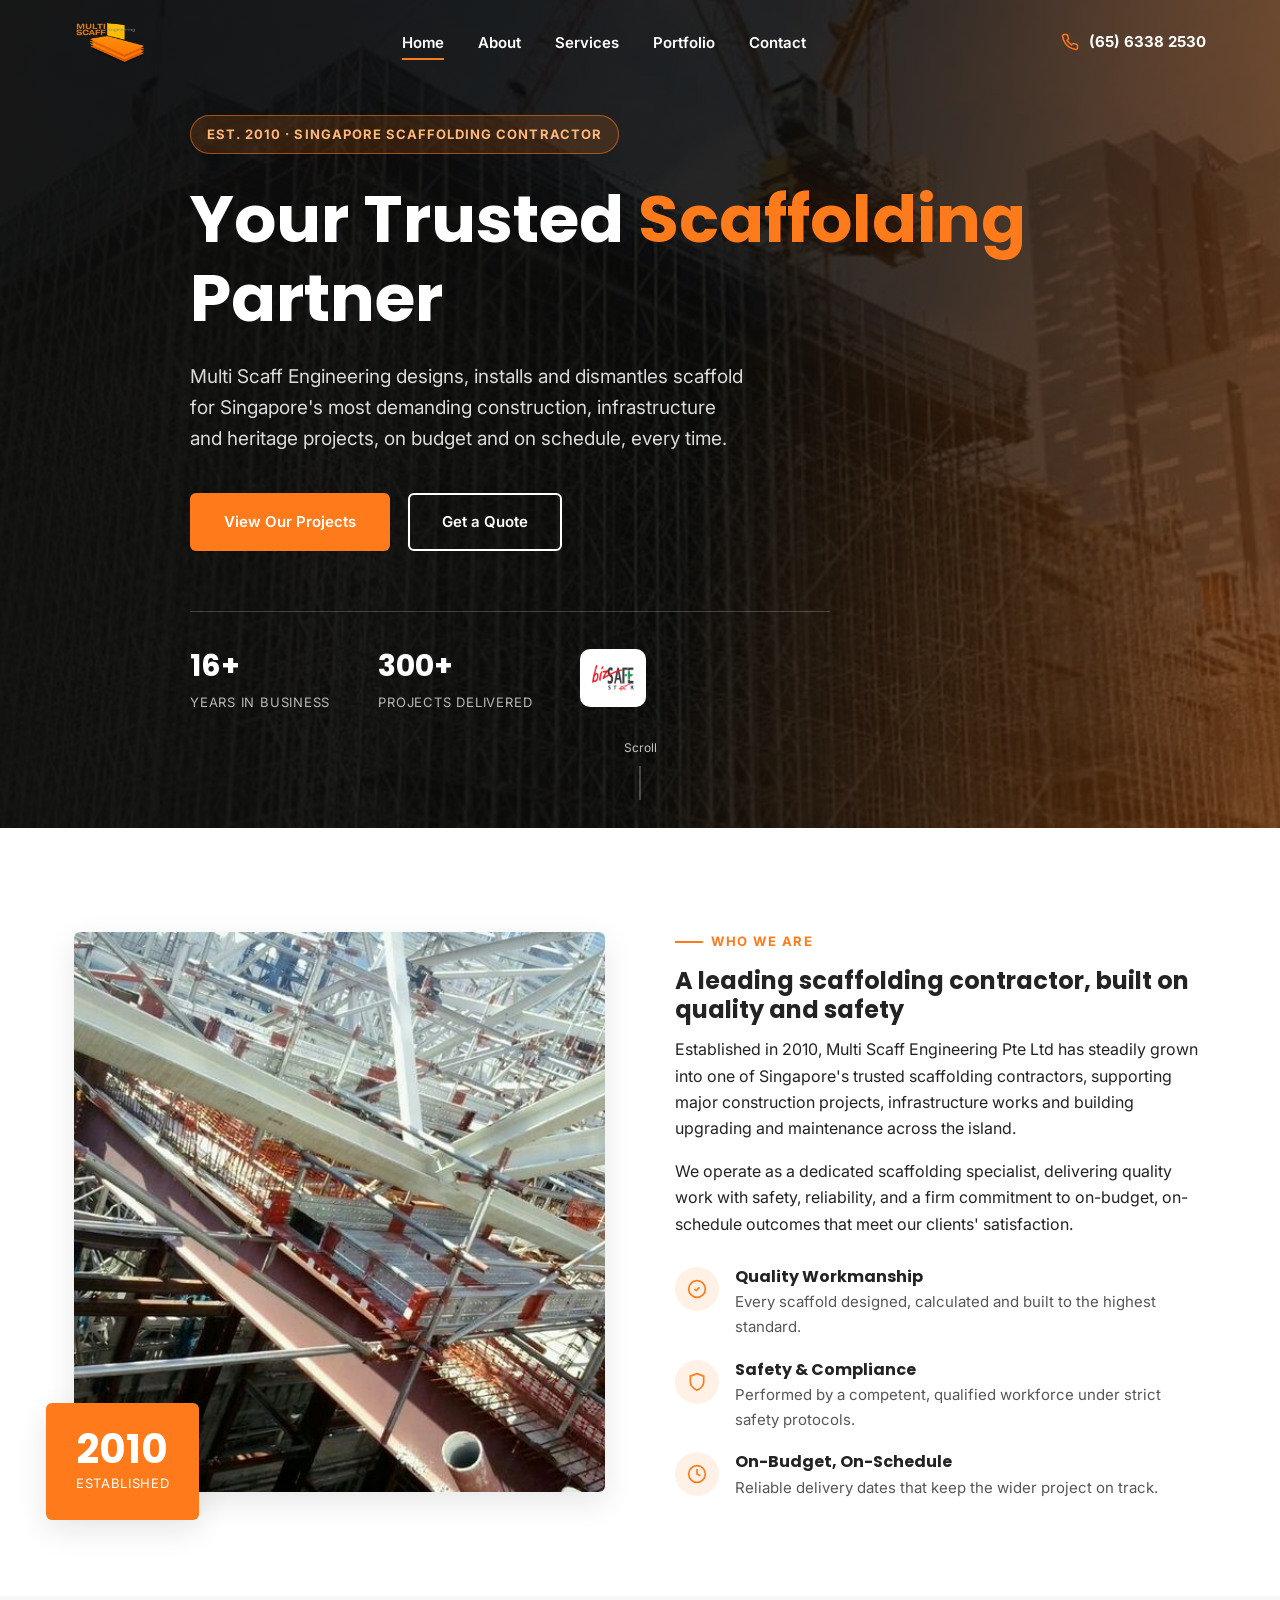
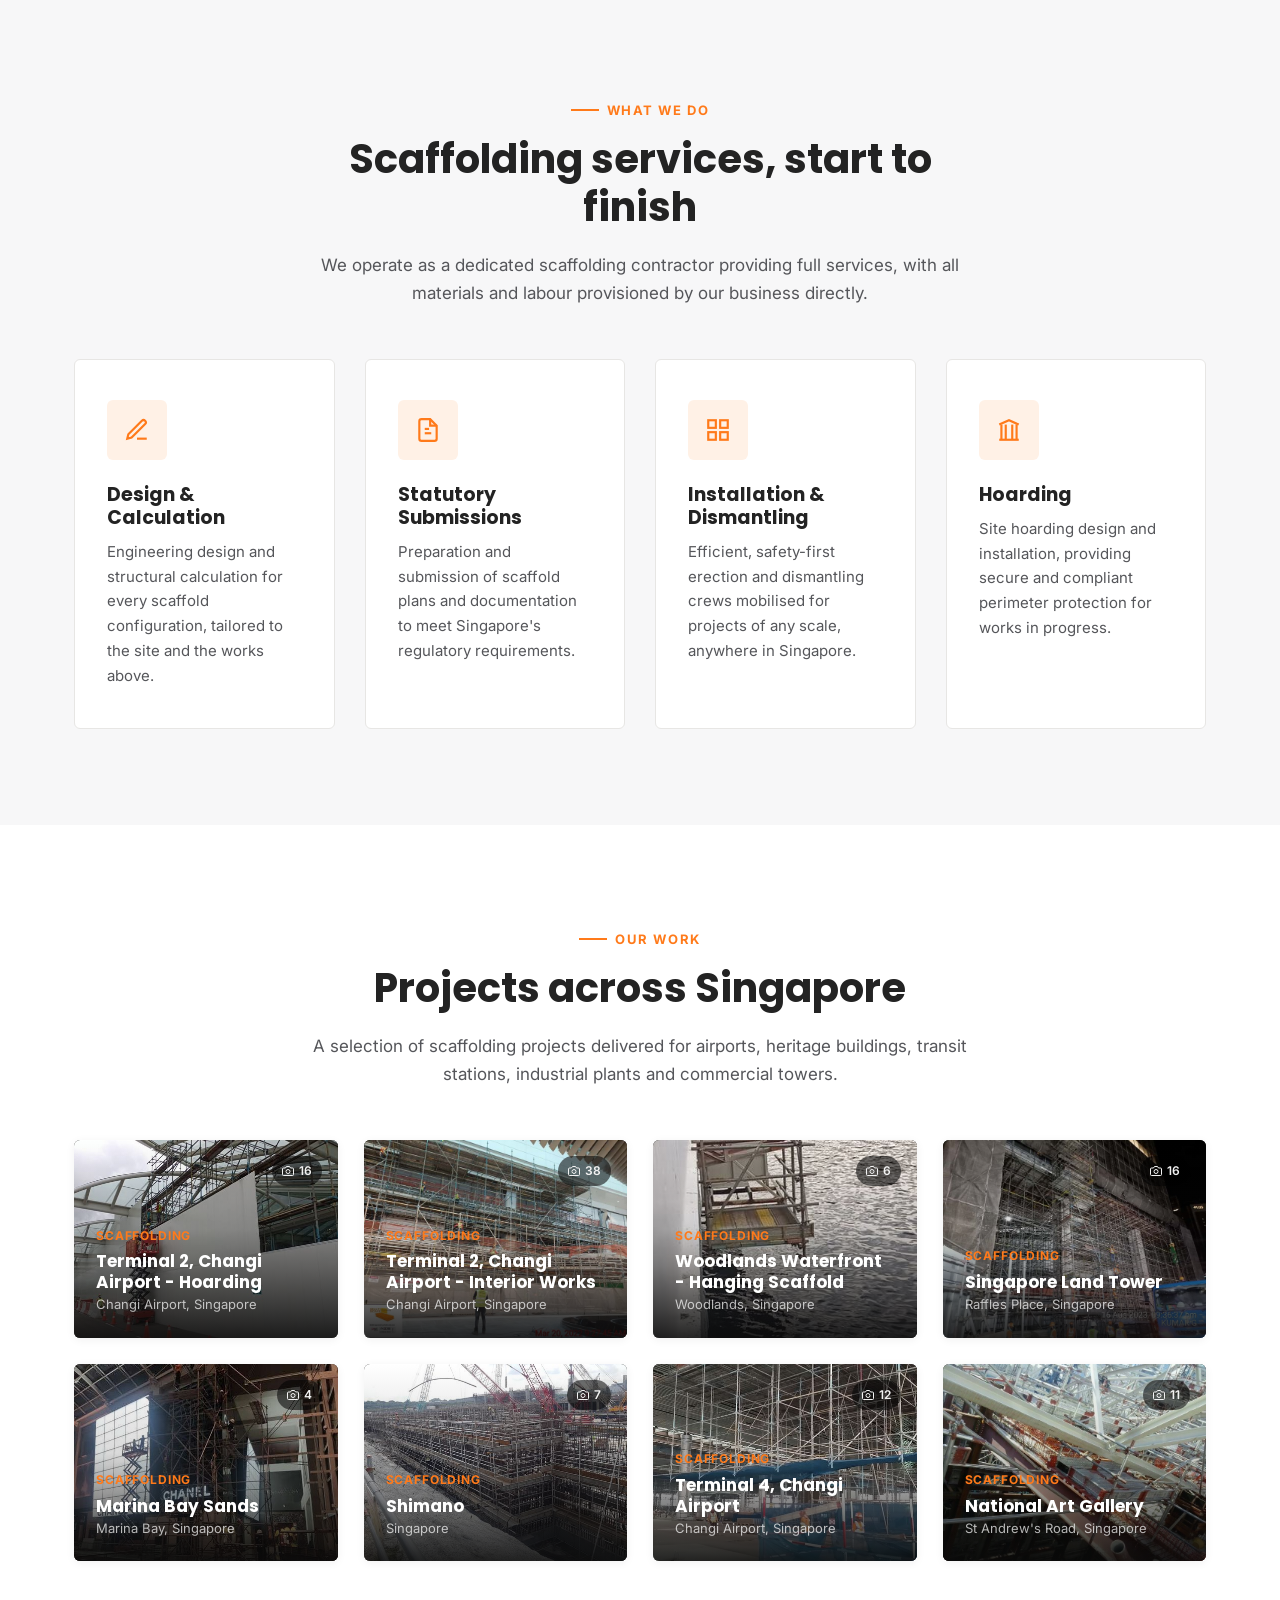
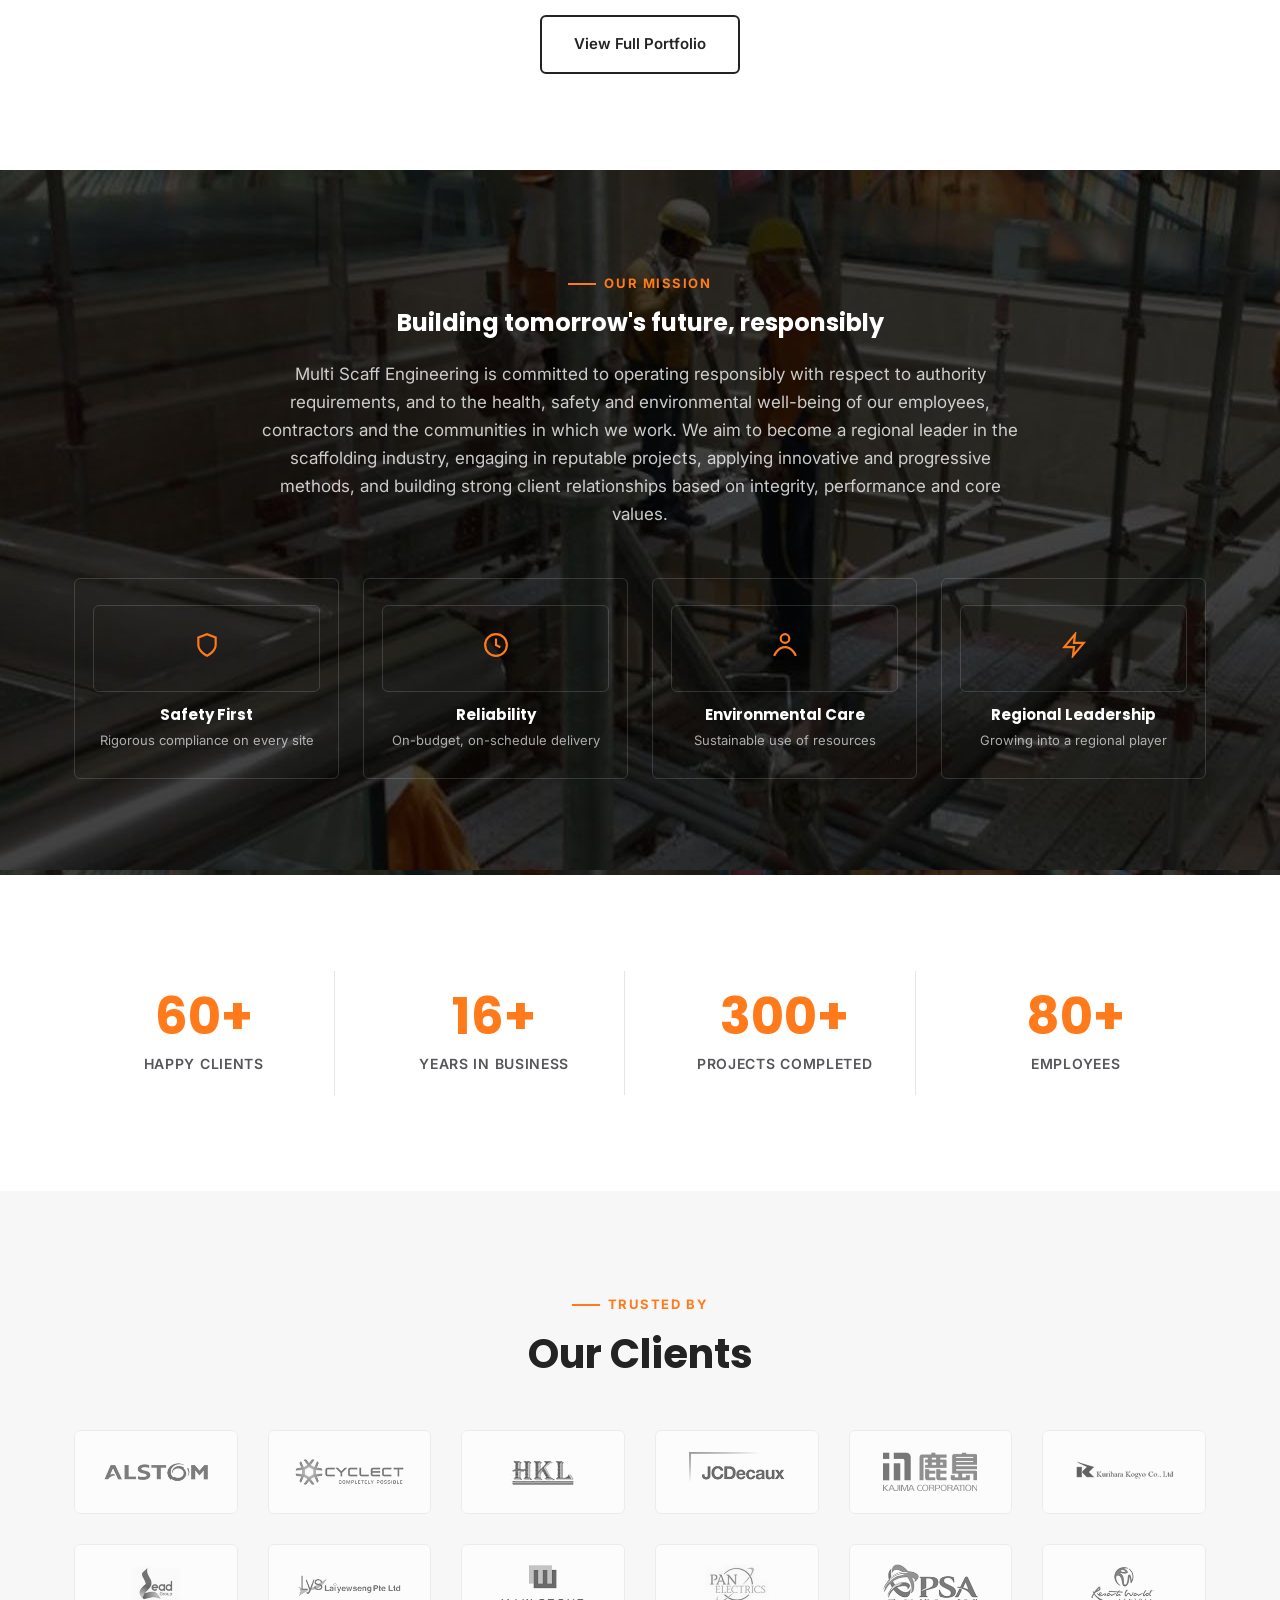
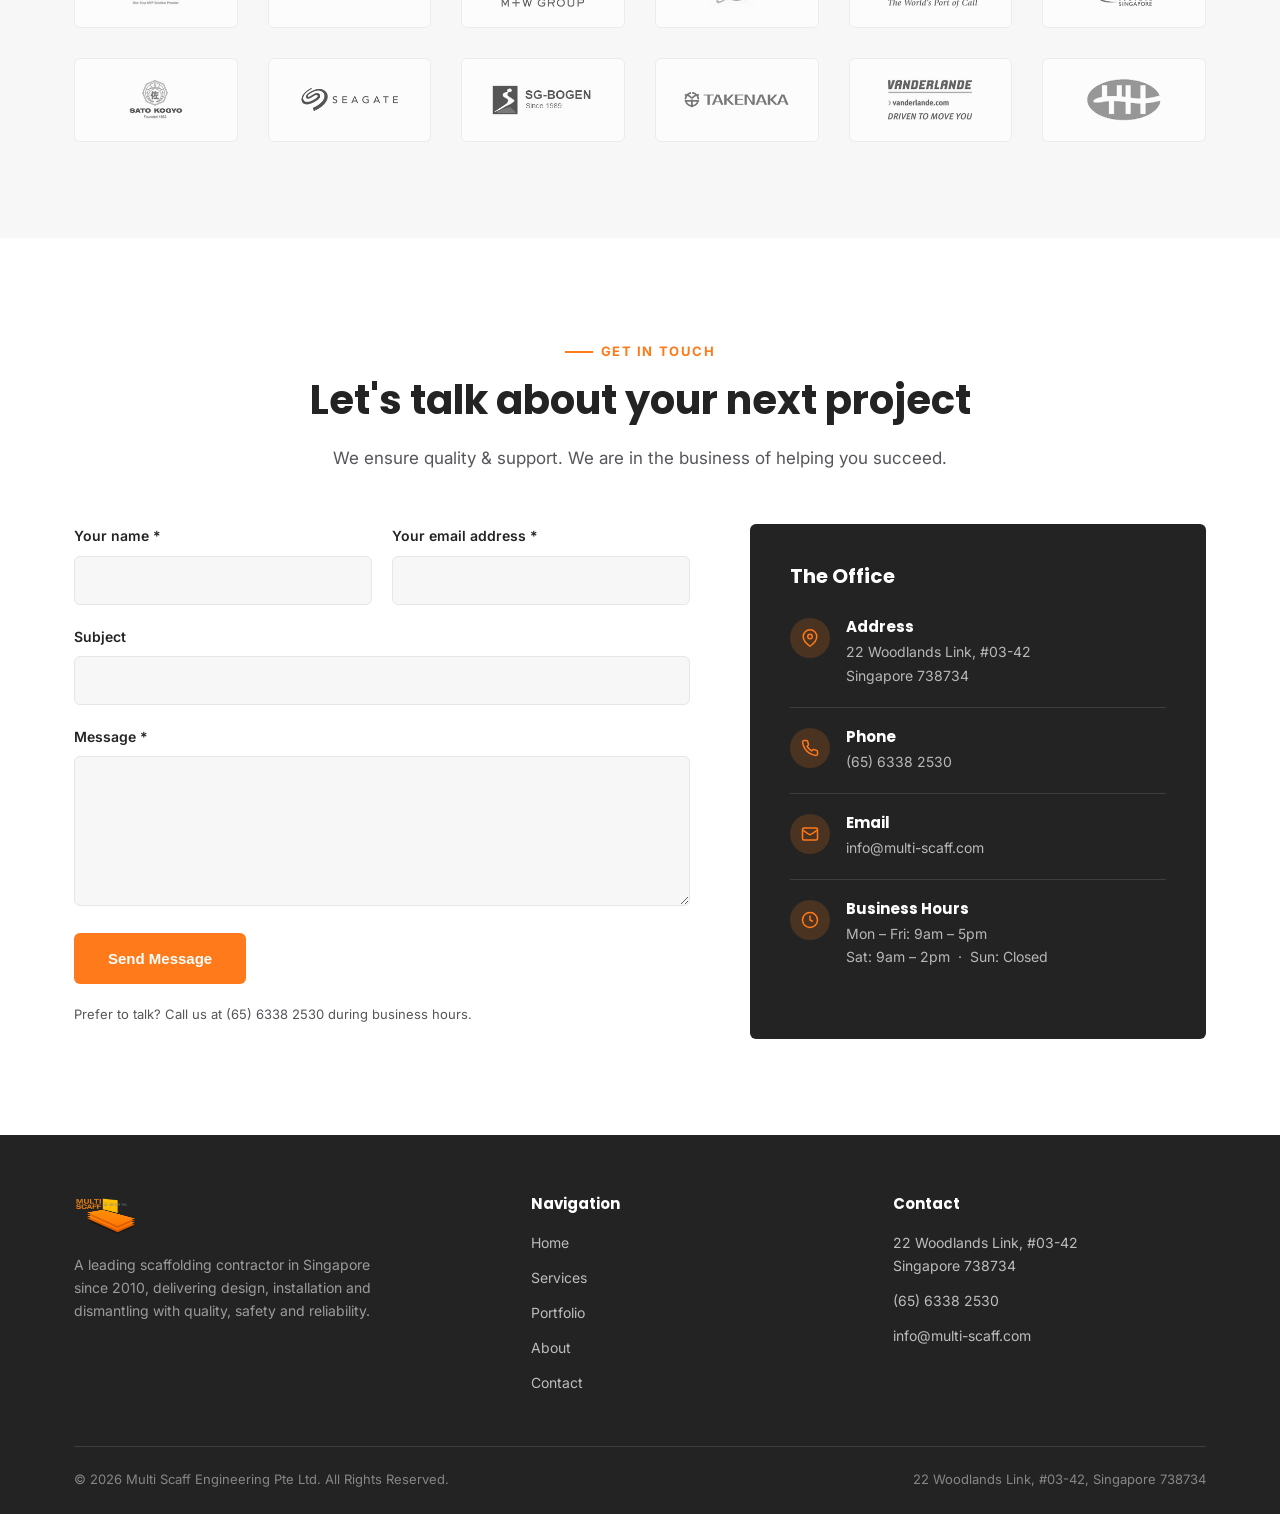
==== about/index.html @ 9ce11dd9 "Fix gallery image path, add bizSAFE STAR badge, clean nav URLs - Fix a missed relative path in the g" ====
<!DOCTYPE html>
<html lang="en">
<head>
<meta charset="UTF-8">
<meta name="viewport" content="width=device-width, initial-scale=1.0">
<title>Multi Scaff Engineering | Your Trusted Scaffolding Partner in Singapore</title>
<meta name="description" content="Multi Scaff Engineering Pte Ltd is a leading scaffolding contractor in Singapore since 2010. Design, calculation, submissions, installation and dismantling, with materials and labour provided in-house.">
<link rel="canonical" href="https://multi-scaff.com/">
<link rel="icon" href="/assets/logo.png">

<!-- Open Graph / social share preview -->
<meta property="og:type" content="website">
<meta property="og:site_name" content="Multi Scaff Engineering">
<meta property="og:title" content="Multi Scaff Engineering | Your Trusted Scaffolding Partner in Singapore">
<meta property="og:description" content="A leading scaffolding contractor in Singapore since 2010. Design, calculation, submissions, installation and dismantling, with materials and labour provided in-house.">
<meta property="og:url" content="https://multi-scaff.com/">
<meta property="og:image" content="https://multi-scaff.com/assets/hero/hero-1.jpg">
<meta property="og:locale" content="en_SG">

<!-- Twitter Card -->
<meta name="twitter:card" content="summary_large_image">
<meta name="twitter:title" content="Multi Scaff Engineering | Your Trusted Scaffolding Partner in Singapore">
<meta name="twitter:description" content="A leading scaffolding contractor in Singapore since 2010. Design, calculation, submissions, installation and dismantling, with materials and labour provided in-house.">
<meta name="twitter:image" content="https://multi-scaff.com/assets/hero/hero-1.jpg">

<link rel="preconnect" href="https://fonts.googleapis.com">
<link href="https://fonts.googleapis.com/css2?family=Inter:wght@400;500;600;700&family=Poppins:wght@600;700&display=swap" rel="stylesheet">
<link rel="stylesheet" href="/css/style.css">

<!-- Structured data: LocalBusiness -->
<script type="application/ld+json">
{
  "@context": "https://schema.org",
  "@type": "GeneralContractor",
  "name": "Multi Scaff Engineering Pte Ltd",
  "alternateName": "Multi Scaff Engineering",
  "url": "https://multi-scaff.com/",
  "logo": "https://multi-scaff.com/assets/logo.png",
  "image": "https://multi-scaff.com/assets/hero/hero-1.jpg",
  "description": "A leading scaffolding contractor in Singapore since 2010, providing design, calculation, submissions, installation and dismantling, with materials and labour provided in-house.",
  "telephone": "+65-6338-2530",
  "email": "info@multi-scaff.com",
  "foundingDate": "2010",
  "address": {
    "@type": "PostalAddress",
    "streetAddress": "22 Woodlands Link, #03-42",
    "addressLocality": "Singapore",
    "postalCode": "738734",
    "addressCountry": "SG"
  },
  "areaServed": {
    "@type": "Country",
    "name": "Singapore"
  },
  "openingHoursSpecification": [
    {
      "@type": "OpeningHoursSpecification",
      "dayOfWeek": ["Monday","Tuesday","Wednesday","Thursday","Friday"],
      "opens": "09:00",
      "closes": "17:00"
    },
    {
      "@type": "OpeningHoursSpecification",
      "dayOfWeek": ["Saturday"],
      "opens": "09:00",
      "closes": "14:00"
    }
  ],
  "sameAs": []
}
</script>
</head>
<body class="home-hero">

<header class="site-header">
  <div class="container">
    <a href="/" class="brand">
      <img src="/assets/logo.png" alt="Multi Scaff Engineering">
    </a>
    <nav class="main-nav">
      <button class="nav-close" aria-label="Close menu">
        <svg width="18" height="18" viewBox="0 0 24 24" fill="none" stroke="currentColor" stroke-width="2"><line x1="18" y1="6" x2="6" y2="18"/><line x1="6" y1="6" x2="18" y2="18"/></svg>
      </button>
      <ul>
        <li><a href="/" class="active">Home</a></li>
        <li><a href="/about">About</a></li>
        <li><a href="/services">Services</a></li>
        <li><a href="/portfolio/">Portfolio</a></li>
        <li><a href="/contact">Contact</a></li>
      </ul>
    </nav>
    <div class="header-right">
      <a href="tel:+6563382530" class="header-phone desktop-only">
        <svg width="18" height="18" viewBox="0 0 24 24" fill="none" stroke="currentColor" stroke-width="2"><path d="M22 16.92v3a2 2 0 0 1-2.18 2 19.79 19.79 0 0 1-8.63-3.07 19.5 19.5 0 0 1-6-6 19.79 19.79 0 0 1-3.07-8.67A2 2 0 0 1 4.11 2h3a2 2 0 0 1 2 1.72c.127.96.361 1.903.7 2.81a2 2 0 0 1-.45 2.11L8.09 9.91a16 16 0 0 0 6 6l1.27-1.27a2 2 0 0 1 2.11-.45c.907.339 1.85.573 2.81.7A2 2 0 0 1 22 16.92z"/></svg>
        <span>(65) 6338 2530</span>
      </a>
      <button class="nav-toggle" aria-label="Toggle menu">
        <svg class="nav-toggle-icon" width="20" height="20" viewBox="0 0 24 24" fill="none" stroke="currentColor" stroke-width="2"><line x1="3" y1="12" x2="21" y2="12"/><line x1="3" y1="6" x2="21" y2="6"/><line x1="3" y1="18" x2="21" y2="18"/></svg>
      </button>
    </div>
  </div>
</header>

<!-- ============ HERO ============ -->
<section class="hero" id="home" style="background-image:url('/assets/hero/hero-1.jpg')">
  <div class="container">
    <div class="hero-tag">Est. 2010 · Singapore Scaffolding Contractor</div>
    <h1>Your Trusted <span>Scaffolding</span> Partner</h1>
    <p class="lead">Multi Scaff Engineering designs, installs and dismantles scaffold for Singapore's most demanding construction, infrastructure and heritage projects, on budget and on schedule, every time.</p>
    <div class="hero-actions">
      <a href="/portfolio/" class="btn btn-primary">View Our Projects</a>
      <a href="/contact" class="btn btn-outline">Get a Quote</a>
    </div>
    <div class="hero-stats">
      <div><div class="num">16+</div><div class="lbl">Years in Business</div></div>
      <div><div class="num">300+</div><div class="lbl">Projects Delivered</div></div>
      <div class="hero-badge"><img src="/assets/bizsafe-star.png" alt="bizSAFE STAR certified"></div>
    </div>
  </div>
  <div class="scroll-cue"><span>Scroll</span><span class="line"></span></div>
</section>

<!-- ============ WHO WE ARE ============ -->
<section id="about">
  <div class="container">
    <div class="about-grid">
      <div class="about-media reveal">
        <img src="/assets/portfolio/national-art-gallery/1_thumb.jpg" alt="Multi Scaff Engineering scaffold works">
        <div class="about-badge">
          <div class="num">2010</div>
          <div class="lbl">Established</div>
        </div>
      </div>
      <div class="reveal">
        <span class="eyebrow">Who We Are</span>
        <h2>A leading scaffolding contractor, built on quality and safety</h2>
        <p>Established in 2010, Multi Scaff Engineering Pte Ltd has steadily grown into one of Singapore's trusted scaffolding contractors, supporting major construction projects, infrastructure works and building upgrading and maintenance across the island.</p>
        <p>We operate as a dedicated scaffolding specialist, delivering quality work with safety, reliability, and a firm commitment to on-budget, on-schedule outcomes that meet our clients' satisfaction.</p>
        <div class="about-points">
          <div class="about-point">
            <div class="ico"><svg width="20" height="20" viewBox="0 0 24 24" fill="none" stroke="currentColor" stroke-width="2"><path d="M9 12l2 2 4-4"/><circle cx="12" cy="12" r="10"/></svg></div>
            <div><h4>Quality Workmanship</h4><p>Every scaffold designed, calculated and built to the highest standard.</p></div>
          </div>
          <div class="about-point">
            <div class="ico"><svg width="20" height="20" viewBox="0 0 24 24" fill="none" stroke="currentColor" stroke-width="2"><path d="M12 22s8-4 8-10V5l-8-3-8 3v7c0 6 8 10 8 10z"/></svg></div>
            <div><h4>Safety &amp; Compliance</h4><p>Performed by a competent, qualified workforce under strict safety protocols.</p></div>
          </div>
          <div class="about-point">
            <div class="ico"><svg width="20" height="20" viewBox="0 0 24 24" fill="none" stroke="currentColor" stroke-width="2"><circle cx="12" cy="12" r="10"/><polyline points="12 6 12 12 16 14"/></svg></div>
            <div><h4>On-Budget, On-Schedule</h4><p>Reliable delivery dates that keep the wider project on track.</p></div>
          </div>
        </div>
      </div>
    </div>
  </div>
</section>

<!-- ============ SERVICES ============ -->
<section id="services" class="bg-soft">
  <div class="container">
    <div class="section-head center reveal">
      <span class="eyebrow">What We Do</span>
      <h2>Scaffolding services, start to finish</h2>
      <p>We operate as a dedicated scaffolding contractor providing full services, with all materials and labour provisioned by our business directly.</p>
    </div>
    <div class="services-grid">
      <div class="service-card reveal">
        <div class="ico"><svg width="26" height="26" viewBox="0 0 24 24" fill="none" stroke="currentColor" stroke-width="2"><path d="M12 20h9"/><path d="M16.5 3.5a2.12 2.12 0 0 1 3 3L7 19l-4 1 1-4L16.5 3.5z"/></svg></div>
        <h3>Design &amp; Calculation</h3>
        <p>Engineering design and structural calculation for every scaffold configuration, tailored to the site and the works above.</p>
      </div>
      <div class="service-card reveal">
        <div class="ico"><svg width="26" height="26" viewBox="0 0 24 24" fill="none" stroke="currentColor" stroke-width="2"><path d="M14 2H6a2 2 0 0 0-2 2v16a2 2 0 0 0 2 2h12a2 2 0 0 0 2-2V8z"/><polyline points="14 2 14 8 20 8"/><line x1="9" y1="15" x2="15" y2="15"/><line x1="9" y1="11" x2="13" y2="11"/></svg></div>
        <h3>Statutory Submissions</h3>
        <p>Preparation and submission of scaffold plans and documentation to meet Singapore's regulatory requirements.</p>
      </div>
      <div class="service-card reveal">
        <div class="ico"><svg width="26" height="26" viewBox="0 0 24 24" fill="none" stroke="currentColor" stroke-width="2"><rect x="3" y="3" width="7" height="7"/><rect x="14" y="3" width="7" height="7"/><rect x="14" y="14" width="7" height="7"/><rect x="3" y="14" width="7" height="7"/></svg></div>
        <h3>Installation &amp; Dismantling</h3>
        <p>Efficient, safety-first erection and dismantling crews mobilised for projects of any scale, anywhere in Singapore.</p>
      </div>
      <div class="service-card reveal">
        <div class="ico"><svg width="26" height="26" viewBox="0 0 24 24" fill="none" stroke="currentColor" stroke-width="2"><line x1="3" y1="21" x2="21" y2="21"/><line x1="5" y1="21" x2="5" y2="7"/><line x1="9" y1="21" x2="9" y2="7"/><line x1="15" y1="21" x2="15" y2="7"/><line x1="19" y1="21" x2="19" y2="7"/><polyline points="3 7 12 3 21 7"/></svg></div>
        <h3>Hoarding</h3>
        <p>Site hoarding design and installation, providing secure and compliant perimeter protection for works in progress.</p>
      </div>
    </div>
  </div>
</section>

<!-- ============ PORTFOLIO PREVIEW ============ -->
<section id="portfolio">
  <div class="container">
    <div class="section-head center reveal">
      <span class="eyebrow">Our Work</span>
      <h2>Projects across Singapore</h2>
      <p>A selection of scaffolding projects delivered for airports, heritage buildings, transit stations, industrial plants and commercial towers.</p>
    </div>
    <div class="portfolio-grid compact" id="featured-projects"></div>
    <div class="portfolio-cta reveal">
      <a href="/portfolio/" class="btn btn-dark-outline">View Full Portfolio</a>
    </div>
  </div>
</section>

<!-- ============ MISSION ============ -->
<section class="mission" style="background-image:url('/assets/hero/hero-2.jpg')">
  <div class="container">
    <span class="eyebrow">Our Mission</span>
    <h2 class="reveal">Building tomorrow's future, responsibly</h2>
    <p class="reveal">Multi Scaff Engineering is committed to operating responsibly with respect to authority requirements, and to the health, safety and environmental well-being of our employees, contractors and the communities in which we work. We aim to become a regional leader in the scaffolding industry, engaging in reputable projects, applying innovative and progressive methods, and building strong client relationships based on integrity, performance and core values.</p>
    <div class="mission-pillars">
      <div class="reveal">
        <div class="ico"><svg width="26" height="26" viewBox="0 0 24 24" fill="none" stroke="currentColor" stroke-width="2"><path d="M12 22s8-4 8-10V5l-8-3-8 3v7c0 6 8 10 8 10z"/></svg></div>
        <h4>Safety First</h4>
        <p>Rigorous compliance on every site</p>
      </div>
      <div class="reveal">
        <div class="ico"><svg width="26" height="26" viewBox="0 0 24 24" fill="none" stroke="currentColor" stroke-width="2"><circle cx="12" cy="12" r="10"/><path d="M12 6v6l4 2"/></svg></div>
        <h4>Reliability</h4>
        <p>On-budget, on-schedule delivery</p>
      </div>
      <div class="reveal">
        <div class="ico"><svg width="26" height="26" viewBox="0 0 24 24" fill="none" stroke="currentColor" stroke-width="2"><path d="M2 22s3-8 10-8 10 8 10 8"/><circle cx="12" cy="6" r="4"/></svg></div>
        <h4>Environmental Care</h4>
        <p>Sustainable use of resources</p>
      </div>
      <div class="reveal">
        <div class="ico"><svg width="26" height="26" viewBox="0 0 24 24" fill="none" stroke="currentColor" stroke-width="2"><path d="M13 2 3 14h9l-1 8 10-12h-9l1-8z"/></svg></div>
        <h4>Regional Leadership</h4>
        <p>Growing into a regional player</p>
      </div>
    </div>
  </div>
</section>

<!-- ============ STATS ============ -->
<section>
  <div class="container">
    <div class="stats-strip">
      <div class="stat-box reveal"><div class="num"><span data-count="60" data-suffix="+">0</span></div><div class="lbl">Happy Clients</div></div>
      <div class="stat-box reveal"><div class="num"><span data-count="16" data-suffix="+">0</span></div><div class="lbl">Years in Business</div></div>
      <div class="stat-box reveal"><div class="num"><span data-count="300" data-suffix="+">0</span></div><div class="lbl">Projects Completed</div></div>
      <div class="stat-box reveal"><div class="num"><span data-count="80" data-suffix="+">0</span></div><div class="lbl">Employees</div></div>
    </div>
  </div>
</section>

<!-- ============ CLIENTS ============ -->
<section class="bg-soft">
  <div class="container">
    <div class="section-head center reveal">
      <span class="eyebrow">Trusted By</span>
      <h2>Our Clients</h2>
    </div>
    <div class="clients-strip reveal" id="clients-strip"></div>
  </div>
</section>

<!-- ============ CONTACT ============ -->
<section id="contact">
  <div class="container">
    <div class="section-head center reveal">
      <span class="eyebrow">Get In Touch</span>
      <h2>Let's talk about your next project</h2>
      <p>We ensure quality &amp; support. We are in the business of helping you succeed.</p>
    </div>
    <div class="contact-grid">
      <form class="contact-form reveal" id="contact-form">
        <div class="form-success">Thanks! Your message has been received. We'll be in touch shortly.</div>
        <div class="form-row">
          <div class="form-field">
            <label for="name">Your name *</label>
            <input type="text" id="name" name="name" required>
          </div>
          <div class="form-field">
            <label for="email">Your email address *</label>
            <input type="email" id="email" name="email" required>
          </div>
        </div>
        <div class="form-field">
          <label for="subject">Subject</label>
          <input type="text" id="subject" name="subject">
        </div>
        <div class="form-field">
          <label for="message">Message *</label>
          <textarea id="message" name="message" required></textarea>
        </div>
        <div>
          <button type="submit" class="btn btn-primary">Send Message</button>
        </div>
        <p class="form-note">Prefer to talk? Call us at (65) 6338 2530 during business hours.</p>
      </form>
      <div class="reveal">
        <div class="info-card">
          <h3>The Office</h3>
          <div class="info-block">
            <div class="ico"><svg width="18" height="18" viewBox="0 0 24 24" fill="none" stroke="currentColor" stroke-width="2"><path d="M21 10c0 7-9 13-9 13s-9-6-9-13a9 9 0 0 1 18 0z"/><circle cx="12" cy="10" r="3"/></svg></div>
            <div><h4>Address</h4><p>22 Woodlands Link, #03-42<br>Singapore 738734</p></div>
          </div>
          <div class="info-block">
            <div class="ico"><svg width="18" height="18" viewBox="0 0 24 24" fill="none" stroke="currentColor" stroke-width="2"><path d="M22 16.92v3a2 2 0 0 1-2.18 2 19.79 19.79 0 0 1-8.63-3.07 19.5 19.5 0 0 1-6-6 19.79 19.79 0 0 1-3.07-8.67A2 2 0 0 1 4.11 2h3a2 2 0 0 1 2 1.72c.127.96.361 1.903.7 2.81a2 2 0 0 1-.45 2.11L8.09 9.91a16 16 0 0 0 6 6l1.27-1.27a2 2 0 0 1 2.11-.45c.907.339 1.85.573 2.81.7A2 2 0 0 1 22 16.92z"/></svg></div>
            <div><h4>Phone</h4><p><a href="tel:+6563382530">(65) 6338 2530</a></p></div>
          </div>
          <div class="info-block">
            <div class="ico"><svg width="18" height="18" viewBox="0 0 24 24" fill="none" stroke="currentColor" stroke-width="2"><path d="M4 4h16v16H4z" opacity="0"/><path d="M22 6c0 1-9 7-10 7S2 7 2 6"/><rect x="2" y="4" width="20" height="16" rx="2"/></svg></div>
            <div><h4>Email</h4><p><a href="mailto:info@multi-scaff.com">info@multi-scaff.com</a></p></div>
          </div>
          <div class="info-block">
            <div class="ico"><svg width="18" height="18" viewBox="0 0 24 24" fill="none" stroke="currentColor" stroke-width="2"><circle cx="12" cy="12" r="10"/><path d="M12 6v6l4 2"/></svg></div>
            <div><h4>Business Hours</h4><p>Mon – Fri: 9am – 5pm<br>Sat: 9am – 2pm &nbsp;·&nbsp; Sun: Closed</p></div>
          </div>
        </div>
      </div>
    </div>
  </div>
</section>

<footer class="site-footer">
  <div class="container">
    <div class="footer-grid">
      <div class="footer-brand">
        <img src="/assets/logo.png" alt="Multi Scaff Engineering">
        <p>A leading scaffolding contractor in Singapore since 2010, delivering design, installation and dismantling with quality, safety and reliability.</p>
      </div>
      <div class="footer-col">
        <h4>Navigation</h4>
        <ul>
          <li><a href="/">Home</a></li>
          <li><a href="/services">Services</a></li>
          <li><a href="/portfolio/">Portfolio</a></li>
          <li><a href="/about">About</a></li>
          <li><a href="/contact">Contact</a></li>
        </ul>
      </div>
      <div class="footer-col">
        <h4>Contact</h4>
        <ul>
          <li>22 Woodlands Link, #03-42<br>Singapore 738734</li>
          <li><a href="tel:+6563382530">(65) 6338 2530</a></li>
          <li><a href="mailto:info@multi-scaff.com">info@multi-scaff.com</a></li>
        </ul>
      </div>
    </div>
    <div class="footer-bottom">
      <span>© <span id="year"></span> Multi Scaff Engineering Pte Ltd. All Rights Reserved.</span>
      <span>22 Woodlands Link, #03-42, Singapore 738734</span>
    </div>
  </div>
</footer>

<!-- Lightbox -->
<div class="lightbox">
  <button class="lb-close" aria-label="Close">
    <svg width="20" height="20" viewBox="0 0 24 24" fill="none" stroke="currentColor" stroke-width="2"><line x1="18" y1="6" x2="6" y2="18"/><line x1="6" y1="6" x2="18" y2="18"/></svg>
  </button>
  <button class="lb-prev" aria-label="Previous">
    <svg width="20" height="20" viewBox="0 0 24 24" fill="none" stroke="currentColor" stroke-width="2"><polyline points="15 18 9 12 15 6"/></svg>
  </button>
  <button class="lb-next" aria-label="Next">
    <svg width="20" height="20" viewBox="0 0 24 24" fill="none" stroke="currentColor" stroke-width="2"><polyline points="9 18 15 12 9 6"/></svg>
  </button>
  <figure>
    <img src="" alt="">
    <figcaption><span class="lb-title"></span><span class="lb-count"></span></figcaption>
  </figure>
</div>

<!-- Gallery grid modal (large photo sets) -->
<div class="gallery-modal">
  <div class="gallery-modal-header">
    <div>
      <h3 class="gm-title"></h3>
      <span class="gm-loc"></span>
    </div>
    <span class="gm-count"></span>
    <button class="gm-close" aria-label="Close">
      <svg width="20" height="20" viewBox="0 0 24 24" fill="none" stroke="currentColor" stroke-width="2"><line x1="18" y1="6" x2="6" y2="18"/><line x1="6" y1="6" x2="18" y2="18"/></svg>
    </button>
  </div>
  <div class="gallery-modal-grid"></div>
</div>

<script src="/js/projects.js"></script>
<script src="/js/main.js"></script>
<script>
  document.getElementById('clients-strip').innerHTML =
    Array.from({length: 18}, (_, i) => i + 1)
      .map(n => `<div class="client-logo"><img src="/assets/clients/client_${n}.png" alt="Client logo ${n}"></div>`)
      .join('');
</script>
</body>
</html>
---- css/style.css ----
/* ==========================================================================
   Multi Scaff Engineering - Design System
   ========================================================================== */

:root {
  --orange: #FF7A1A;
  --orange-dark: #E0660A;
  --orange-light: #FFF1E6;
  --charcoal: #232323;
  --charcoal-soft: #55565A;
  --grey-bg: #F7F7F8;
  --grey-border: #E7E6E4;
  --white: #FFFFFF;
  --radius: 6px;
  --shadow-sm: 0 2px 10px rgba(20,20,20,0.06);
  --shadow-md: 0 10px 30px rgba(20,20,20,0.10);
  --shadow-lg: 0 20px 50px rgba(20,20,20,0.18);
  --container: 1180px;
  --header-h: 84px;
  --font: 'Inter', -apple-system, BlinkMacSystemFont, 'Segoe UI', Arial, sans-serif;
  --font-head: 'Poppins', var(--font);
}

* { box-sizing: border-box; }
html { scroll-behavior: smooth; }
body {
  margin: 0;
  font-family: var(--font);
  color: var(--charcoal);
  background: var(--white);
  line-height: 1.65;
  -webkit-font-smoothing: antialiased;
}
img { max-width: 100%; display: block; }
a { color: inherit; text-decoration: none; }
ul { margin: 0; padding: 0; list-style: none; }
h1, h2, h3, h4 {
  font-family: var(--font-head);
  font-weight: 700;
  line-height: 1.2;
  margin: 0 0 .5em;
  color: var(--charcoal);
}
p { margin: 0 0 1em; }
.container {
  max-width: var(--container);
  margin: 0 auto;
  padding: 0 24px;
}
section { padding: 96px 0; }
@media (max-width: 768px) {
  section { padding: 64px 0; }
}

/* ---------- Utility ---------- */
.eyebrow {
  display: inline-flex;
  align-items: center;
  gap: 8px;
  color: var(--orange);
  font-weight: 700;
  letter-spacing: .12em;
  text-transform: uppercase;
  font-size: 13px;
  margin-bottom: 14px;
}
.eyebrow::before {
  content: "";
  width: 28px;
  height: 2px;
  background: var(--orange);
  display: inline-block;
}
.section-head { max-width: 640px; margin-bottom: 52px; }
.section-head.center { max-width: 680px; margin-left: auto; margin-right: auto; text-align: center; }
.section-head h2 { font-size: clamp(28px, 3.4vw, 40px); }
.section-head p { color: var(--charcoal-soft); font-size: 17px; }
.text-orange { color: var(--orange); }
.bg-soft { background: var(--grey-bg); }

/* ---------- Buttons ---------- */
.btn {
  display: inline-flex;
  align-items: center;
  justify-content: center;
  gap: 8px;
  padding: 15px 32px;
  border-radius: var(--radius);
  font-weight: 600;
  font-size: 15px;
  cursor: pointer;
  border: 2px solid transparent;
  transition: all .2s ease;
  white-space: nowrap;
}
.btn-primary { background: var(--orange); color: var(--white); }
.btn-primary:hover { background: var(--orange-dark); transform: translateY(-2px); box-shadow: var(--shadow-md); }
.btn-outline { border-color: var(--white); color: var(--white); }
.btn-outline:hover { background: var(--white); color: var(--orange); }
.btn-dark-outline { border-color: var(--charcoal); color: var(--charcoal); }
.btn-dark-outline:hover { background: var(--charcoal); color: var(--white); }

/* ---------- Header ---------- */
.site-header {
  position: fixed;
  top: 0; left: 0; right: 0;
  z-index: 1000;
  height: var(--header-h);
  display: flex;
  align-items: center;
  background: rgba(255,255,255,0);
  transition: background .3s ease, box-shadow .3s ease, height .3s ease;
}
.site-header.scrolled {
  background: var(--white);
  box-shadow: var(--shadow-sm);
  height: 72px;
}
.site-header .container {
  display: flex;
  align-items: center;
  justify-content: space-between;
  width: 100%;
}
.brand { display: flex; align-items: center; gap: 10px; }
.brand img { height: 46px; width: auto; transition: height .3s ease; }
.scrolled .brand img { height: 38px; }

.main-nav { display: flex; align-items: center; gap: 40px; }
.main-nav ul { display: flex; gap: 34px; }
.main-nav a {
  font-weight: 600;
  font-size: 15px;
  color: var(--charcoal);
  position: relative;
  padding: 6px 0;
}
.home-hero .site-header:not(.scrolled) .main-nav a,
.home-hero .site-header:not(.scrolled) .brand-name,
.home-hero .site-header:not(.scrolled) .header-phone {
  color: var(--white);
}
.main-nav a::after {
  content: "";
  position: absolute;
  left: 0; bottom: -2px;
  width: 0; height: 2px;
  background: var(--orange);
  transition: width .2s ease;
}
.main-nav a:hover::after, .main-nav a.active::after { width: 100%; }
.header-right { display: flex; align-items: center; gap: 28px; }
.header-phone { display: flex; align-items: center; gap: 10px; font-weight: 700; font-size: 15px; }
.header-phone svg { flex-shrink: 0; color: var(--orange); }
.nav-toggle {
  display: none;
  width: 42px; height: 42px;
  border-radius: 50%;
  border: none;
  background: var(--orange);
  color: #fff;
  align-items: center;
  justify-content: center;
  cursor: pointer;
}

.nav-close { display: none; }

@media (max-width: 960px) {
  .main-nav { position: fixed; top: 0; right: -100%; height: 100vh; width: 78vw; max-width: 340px;
    background: var(--white); flex-direction: column; align-items: flex-start; justify-content: flex-start;
    padding: 100px 32px 32px; box-shadow: var(--shadow-lg); transition: right .3s ease; }
  .main-nav.open { right: 0; }
  .nav-backdrop { display: none; position: fixed; inset: 0; background: rgba(10,10,10,.45); z-index: 999; }
  .nav-backdrop.open { display: block; }
  .nav-close {
    display: flex; align-items: center; justify-content: center;
    position: absolute; top: 24px; right: 24px;
    width: 38px; height: 38px; border-radius: 50%;
    border: none; background: var(--orange); color: #fff;
    cursor: pointer;
  }
  .main-nav ul { flex-direction: column; gap: 22px; }
  .main-nav a, .home-hero .site-header:not(.scrolled) .main-nav a { color: var(--charcoal) !important; }
  .header-phone.desktop-only { display: none; }
  .nav-toggle { display: flex; }
  .home-hero .site-header:not(.scrolled) .nav-toggle-icon { color: var(--white); }
}

/* ---------- Hero ---------- */
.hero {
  position: relative;
  min-height: 92vh;
  display: flex;
  align-items: center;
  color: var(--white);
  background-size: cover;
  background-position: center;
  overflow: hidden;
}
.hero::before {
  content: "";
  position: absolute; inset: 0;
  background: linear-gradient(100deg, rgba(15,15,15,.82) 10%, rgba(15,15,15,.55) 55%, rgba(255,122,26,.35) 100%);
}
.hero .container { position: relative; z-index: 2; }
.hero-tag {
  display: inline-flex; align-items: center; gap: 10px;
  background: rgba(255,122,26,.16);
  border: 1px solid rgba(255,122,26,.55);
  color: #FFB877;
  padding: 8px 16px;
  border-radius: 50px;
  font-size: 13px;
  font-weight: 700;
  letter-spacing: .08em;
  text-transform: uppercase;
  margin-bottom: 26px;
}
.hero h1 {
  font-size: clamp(36px, 5.6vw, 66px);
  color: var(--white);
  max-width: 900px;
  margin-bottom: 22px;
}
.hero h1 span { color: var(--orange); }
.hero p.lead {
  font-size: 19px;
  max-width: 560px;
  color: rgba(255,255,255,.85);
  margin-bottom: 38px;
}
.hero-actions { display: flex; gap: 18px; flex-wrap: wrap; margin-bottom: 60px; }
.hero-stats { display: flex; gap: 48px; flex-wrap: wrap; align-items: center; border-top: 1px solid rgba(255,255,255,.2); padding-top: 30px; max-width: 640px; }
.hero-stats .num { font-family: var(--font-head); font-size: 30px; font-weight: 700; color: var(--white); }
.hero-stats .lbl { font-size: 13px; color: rgba(255,255,255,.7); text-transform: uppercase; letter-spacing: .06em; }
.hero-badge { display: flex; align-items: center; }
.hero-badge img { height: 58px; width: auto; display: block; background: #fff; border-radius: 10px; padding: 6px 10px; }
@media (max-width: 700px) {
  .hero-badge img { height: 46px; padding: 5px 8px; }
}
.scroll-cue {
  position: absolute; bottom: 28px; left: 50%; transform: translateX(-50%);
  z-index: 2; color: rgba(255,255,255,.75); font-size: 12px; text-align: center;
  display: flex; flex-direction: column; align-items: center; gap: 8px;
}
.scroll-cue .line { width: 1px; height: 34px; background: rgba(255,255,255,.5); animation: scrollcue 1.8s infinite; }
@keyframes scrollcue { 0% { transform: scaleY(0); transform-origin: top;} 50% { transform: scaleY(1); transform-origin: top;} 51% {transform-origin: bottom;} 100% { transform: scaleY(0); transform-origin: bottom;} }

/* page hero (inner pages) */
.page-hero {
  position: relative;
  padding: 200px 0 90px;
  color: var(--white);
  background: linear-gradient(120deg, rgba(20,20,20,.88), rgba(20,20,20,.7)), var(--charcoal) center/cover;
  text-align: center;
}
.page-hero h1 { color: var(--white); font-size: clamp(32px, 4.4vw, 50px); }
.page-hero .crumb { color: rgba(255,255,255,.7); font-size: 14px; }
.page-hero .crumb a { color: var(--orange); font-weight: 600; }

/* ---------- About / Who We Are ---------- */
.about-grid { display: grid; grid-template-columns: 1fr 1fr; gap: 70px; align-items: center; }
.about-media { position: relative; }
.about-media img { border-radius: var(--radius); box-shadow: var(--shadow-md); width: 100%; height: 560px; object-fit: cover; }
.about-badge {
  position: absolute; bottom: -28px; left: -28px;
  background: var(--orange); color: #fff; padding: 26px 30px; border-radius: var(--radius);
  box-shadow: var(--shadow-md);
}
.about-badge .num { font-family: var(--font-head); font-size: 40px; font-weight: 700; line-height: 1; }
.about-badge .lbl { font-size: 13px; text-transform: uppercase; letter-spacing: .05em; margin-top: 4px; }
.about-points { display: grid; gap: 20px; margin-top: 30px; }
.about-point { display: flex; gap: 16px; align-items: flex-start; }
.about-point .ico {
  flex-shrink: 0; width: 44px; height: 44px; border-radius: 50%;
  background: var(--orange-light); color: var(--orange);
  display: flex; align-items: center; justify-content: center;
}
.about-point h4 { margin-bottom: 4px; font-size: 16px; }
.about-point p { margin: 0; color: var(--charcoal-soft); font-size: 15px; }

@media (max-width: 860px) {
  .about-grid { grid-template-columns: 1fr; gap: 44px; }
  .about-media img { height: 360px; }
  .about-badge { left: 16px; bottom: -20px; padding: 18px 22px; }
}

/* ---------- Services ---------- */
.services-grid { display: grid; grid-template-columns: repeat(4, 1fr); gap: 30px; }
.service-card {
  background: var(--white);
  border: 1px solid var(--grey-border);
  border-radius: var(--radius);
  padding: 40px 32px;
  transition: transform .25s ease, box-shadow .25s ease, border-color .25s ease;
}
.service-card:hover { transform: translateY(-6px); box-shadow: var(--shadow-md); border-color: transparent; }
.service-card .ico {
  width: 60px; height: 60px; border-radius: var(--radius);
  background: var(--orange-light); color: var(--orange);
  display: flex; align-items: center; justify-content: center; margin-bottom: 24px;
}
.service-card h3 { font-size: 19px; margin-bottom: 10px; }
.service-card p { color: var(--charcoal-soft); font-size: 15px; margin-bottom: 0; }
.service-full {
  grid-column: 1 / -1;
  display: flex; align-items: center; gap: 40px;
  background: var(--charcoal); color: #fff; border-radius: var(--radius); padding: 44px;
}
.service-full .ico { background: rgba(255,122,26,.18); color: var(--orange); }
.service-full h3 { color: #fff; }
.service-full p { color: rgba(255,255,255,.72); }
.service-tags { display: flex; gap: 10px; flex-wrap: wrap; margin-top: 18px; }
.service-tags span { border: 1px solid rgba(255,255,255,.25); border-radius: 50px; padding: 6px 14px; font-size: 13px; }

@media (max-width: 900px) {
  .services-grid { grid-template-columns: 1fr 1fr; }
}
@media (max-width: 620px) {
  .services-grid { grid-template-columns: 1fr; }
  .service-full { flex-direction: column; align-items: flex-start; }
}

/* ---------- Portfolio (home preview + full page) ---------- */
.portfolio-grid {
  display: grid;
  grid-template-columns: repeat(3, 1fr);
  gap: 26px;
}
.portfolio-grid.compact { grid-template-columns: repeat(4, 1fr); }
.project-card {
  position: relative;
  border-radius: var(--radius);
  overflow: hidden;
  cursor: pointer;
  aspect-ratio: 4/3;
  background: var(--charcoal);
  box-shadow: var(--shadow-sm);
}
.project-card img {
  width: 100%; height: 100%; object-fit: cover;
  transition: transform .5s ease;
}
.project-card:hover img { transform: scale(1.08); }
.project-card .overlay {
  position: absolute; inset: 0;
  background: linear-gradient(0deg, rgba(10,10,10,.88) 0%, rgba(10,10,10,.15) 55%, rgba(10,10,10,0) 100%);
  display: flex; flex-direction: column; justify-content: flex-end; padding: 22px;
  color: #fff;
}
.project-card .cat {
  color: var(--orange); font-size: 12px; font-weight: 700; text-transform: uppercase; letter-spacing: .07em; margin-bottom: 6px;
}
.project-card h3 { color: #fff; font-size: 17px; margin-bottom: 2px; }
.project-card .loc { font-size: 13px; color: rgba(255,255,255,.7); }
.project-card .count-badge {
  position: absolute; top: 16px; right: 16px;
  background: rgba(0,0,0,.55); color: #fff; font-size: 12px; font-weight: 600;
  padding: 5px 10px; border-radius: 50px; display: flex; align-items: center; gap: 5px;
}
.portfolio-cta { text-align: center; margin-top: 54px; }

@media (max-width: 960px) {
  .portfolio-grid, .portfolio-grid.compact { grid-template-columns: repeat(2, 1fr); }
}
@media (max-width: 560px) {
  .portfolio-grid, .portfolio-grid.compact { grid-template-columns: 1fr; }
}

/* filters */
.filter-bar { display: flex; gap: 12px; flex-wrap: wrap; margin-bottom: 44px; }
.filter-bar button {
  border: 1px solid var(--grey-border); background: #fff; color: var(--charcoal-soft);
  padding: 10px 20px; border-radius: 50px; font-weight: 600; font-size: 14px; cursor: pointer;
  transition: all .2s ease;
}
.filter-bar button.active, .filter-bar button:hover { background: var(--orange); border-color: var(--orange); color: #fff; }

/* ---------- Mission ---------- */
.mission {
  position: relative;
  color: #fff;
  background: linear-gradient(120deg, rgba(15,15,15,.90), rgba(15,15,15,.72)), var(--charcoal) center/cover;
  text-align: center;
}
.mission .eyebrow { color: var(--orange); }
.mission h2 { color: #fff; max-width: 780px; margin: 0 auto 22px; }
.mission p { max-width: 760px; margin: 0 auto 20px; color: rgba(255,255,255,.78); font-size: 17px; }
.mission-pillars { display: grid; grid-template-columns: repeat(4, 1fr); gap: 24px; margin-top: 50px; }
.mission-pillars div { padding: 26px 18px; border: 1px solid rgba(255,255,255,.15); border-radius: var(--radius); }
.mission-pillars .ico { color: var(--orange); margin-bottom: 14px; }
.mission-pillars h4 { color: #fff; font-size: 15px; margin-bottom: 6px; }
.mission-pillars p { color: rgba(255,255,255,.65); font-size: 13px; margin: 0; }
@media (max-width: 860px) { .mission-pillars { grid-template-columns: repeat(2, 1fr); } }

/* ---------- Stats ---------- */
.stats-strip {
  display: grid; grid-template-columns: repeat(4, 1fr);
  gap: 30px;
  background: var(--white);
}
.stat-box { text-align: center; padding: 20px; border-right: 1px solid var(--grey-border); }
.stat-box:last-child { border-right: none; }
.stat-box .num {
  font-family: var(--font-head); font-weight: 700; color: var(--orange);
  font-size: clamp(34px, 4vw, 52px); line-height: 1;
}
.stat-box .lbl { margin-top: 10px; color: var(--charcoal-soft); font-weight: 600; font-size: 14px; text-transform: uppercase; letter-spacing: .05em; }
@media (max-width: 760px) {
  .stats-strip { grid-template-columns: repeat(2, 1fr); }
  .stat-box { border-right: none; border-bottom: 1px solid var(--grey-border); padding: 24px 10px; }
}

/* ---------- Clients ---------- */
.clients-strip {
  display: grid; grid-template-columns: repeat(6, 1fr); gap: 30px; align-items: center;
}
.clients-strip .client-logo {
  display: flex; align-items: center; justify-content: center;
  padding: 18px; border: 1px solid var(--grey-border); border-radius: var(--radius);
  filter: grayscale(100%); opacity: .65; transition: all .25s ease; background: #fff;
}
.clients-strip .client-logo:hover { filter: grayscale(0%); opacity: 1; border-color: var(--orange); }
.clients-strip img { max-height: 46px; width: auto; margin: 0 auto; }
@media (max-width: 860px) { .clients-strip { grid-template-columns: repeat(3, 1fr); } }
@media (max-width: 500px) { .clients-strip { grid-template-columns: repeat(2, 1fr); } }

/* ---------- Contact ---------- */
.contact-grid { display: grid; grid-template-columns: 1.15fr .85fr; gap: 60px; }
.contact-form { display: grid; gap: 20px; }
.form-row { display: grid; grid-template-columns: 1fr 1fr; gap: 20px; }
.form-field label { display: block; font-weight: 600; font-size: 14px; margin-bottom: 8px; }
.form-field input, .form-field textarea {
  width: 100%; border: 1px solid var(--grey-border); border-radius: var(--radius);
  padding: 14px 16px; font-family: var(--font); font-size: 15px; background: var(--grey-bg);
  transition: border-color .2s ease, background .2s ease;
}
.form-field input:focus, .form-field textarea:focus { outline: none; border-color: var(--orange); background: #fff; }
.form-field textarea { min-height: 150px; resize: vertical; }
.form-note { font-size: 13px; color: var(--charcoal-soft); }
.form-success {
  display: none; background: #EFFAF1; border: 1px solid #B9E6C2; color: #226B33;
  padding: 14px 18px; border-radius: var(--radius); font-size: 14px; font-weight: 600;
}
.form-success.show { display: block; }

.info-card { background: var(--charcoal); color: #fff; border-radius: var(--radius); padding: 40px; height: 100%; }
.info-card h3 { color: #fff; font-size: 20px; }
.info-block { display: flex; gap: 16px; padding: 20px 0; border-top: 1px solid rgba(255,255,255,.12); }
.info-block:first-of-type { border-top: none; }
.info-block .ico { flex-shrink: 0; width: 40px; height: 40px; border-radius: 50%; background: rgba(255,122,26,.18); color: var(--orange); display: flex; align-items: center; justify-content: center; }
.info-block h4 { color: #fff; font-size: 15px; margin-bottom: 4px; }
.info-block p { color: rgba(255,255,255,.68); font-size: 14px; margin: 0; }

@media (max-width: 900px) {
  .contact-grid { grid-template-columns: 1fr; }
  .form-row { grid-template-columns: 1fr; }
}

/* ---------- Footer ---------- */
.site-footer {
  background: var(--charcoal); color: rgba(255,255,255,.7); padding: 60px 0 24px; font-size: 14px;
}
.footer-grid { display: grid; grid-template-columns: 1.3fr 1fr 1fr; gap: 50px; margin-bottom: 40px; }
.footer-brand img { height: 40px; margin-bottom: 18px; }
.footer-brand p { color: rgba(255,255,255,.55); max-width: 320px; }
.footer-col h4 { color: #fff; font-size: 15px; margin-bottom: 18px; }
.footer-col ul li { margin-bottom: 12px; }
.footer-col a:hover { color: var(--orange); }
.footer-bottom {
  border-top: 1px solid rgba(255,255,255,.12); padding-top: 22px;
  display: flex; justify-content: space-between; flex-wrap: wrap; gap: 10px;
  color: rgba(255,255,255,.45); font-size: 13px;
}
@media (max-width: 760px) { .footer-grid { grid-template-columns: 1fr; gap: 34px; } }

/* ---------- Lightbox ---------- */
.lightbox {
  position: fixed; inset: 0; z-index: 2000; background: rgba(10,10,10,.94);
  display: none; align-items: center; justify-content: center; padding: 30px;
}
.lightbox.open { display: flex; }
.lightbox figure { margin: 0; max-width: 1100px; width: 100%; text-align: center; }
.lightbox img { max-height: 78vh; margin: 0 auto; border-radius: 4px; box-shadow: var(--shadow-lg); }
.lightbox figcaption { color: #fff; margin-top: 18px; font-size: 15px; }
.lightbox figcaption .lb-count { color: rgba(255,255,255,.5); margin-left: 8px; }
.lb-close, .lb-prev, .lb-next {
  position: absolute; background: rgba(255,255,255,.1); border: 1px solid rgba(255,255,255,.25);
  color: #fff; width: 48px; height: 48px; border-radius: 50%; display: flex; align-items: center; justify-content: center;
  cursor: pointer; transition: background .2s ease;
}
.lb-close:hover, .lb-prev:hover, .lb-next:hover { background: var(--orange); border-color: var(--orange); }
.lb-close { top: 26px; right: 26px; }
.lb-prev { left: 26px; top: 50%; transform: translateY(-50%); }
.lb-next { right: 26px; top: 50%; transform: translateY(-50%); }
@media (max-width: 700px) {
  .lb-prev { left: 10px; } .lb-next { right: 10px; } .lb-close { top: 12px; right: 12px; }
  .lightbox img { max-height: 62vh; }
}

/* ---------- CTA banner ---------- */
.cta-banner {
  background: var(--orange); color: #fff; text-align: center; padding: 70px 24px; border-radius: var(--radius);
  margin: 0 24px;
}
.cta-banner h2 { color: #fff; margin-bottom: 12px; }
.cta-banner p { color: rgba(255,255,255,.9); margin-bottom: 30px; }

/* reveal animation */
.reveal { opacity: 0; transform: translateY(24px); transition: opacity .6s ease, transform .6s ease; }
.reveal.in { opacity: 1; transform: translateY(0); }

/* ---------- Gallery grid modal (for large photo sets) ---------- */
.gallery-modal {
  position: fixed; inset: 0; z-index: 1950;
  background: rgba(10,10,10,.97);
  display: none; flex-direction: column;
  padding: 26px 30px;
}
.gallery-modal.open { display: flex; }
.gallery-modal-header {
  display: flex; align-items: center; justify-content: space-between;
  color: #fff; margin-bottom: 22px; flex-shrink: 0; gap: 20px;
}
.gallery-modal-header h3 { color: #fff; margin: 0 0 4px; font-size: 20px; }
.gallery-modal-header .gm-loc { color: rgba(255,255,255,.55); font-size: 13px; }
.gallery-modal-header .gm-count {
  color: var(--orange); font-weight: 700; font-size: 13px;
  text-transform: uppercase; letter-spacing: .04em;
}
.gm-close {
  background: rgba(255,255,255,.1); border: 1px solid rgba(255,255,255,.25);
  color: #fff; width: 44px; height: 44px; border-radius: 50%;
  display: flex; align-items: center; justify-content: center; cursor: pointer;
  flex-shrink: 0; transition: background .2s ease, border-color .2s ease;
}
.gm-close:hover { background: var(--orange); border-color: var(--orange); }
.gallery-modal-grid {
  flex: 1; overflow-y: auto;
  display: grid; grid-template-columns: repeat(auto-fill, minmax(190px, 1fr));
  gap: 14px; padding-bottom: 30px;
}
.gallery-modal-grid .gm-thumb {
  position: relative;
  aspect-ratio: 1; border-radius: 6px; overflow: hidden; cursor: pointer;
  background: #111;
}
.gallery-modal-grid .gm-thumb img {
  width: 100%; height: 100%; object-fit: cover;
  transition: transform .25s ease, opacity .25s ease;
}
.gallery-modal-grid .gm-thumb:hover img { transform: scale(1.06); opacity: .88; }
.gallery-modal-grid .gm-thumb .gm-num {
  position: absolute; top: 8px; left: 8px;
  background: rgba(0,0,0,.6); color: #fff; font-size: 11px; font-weight: 700;
  padding: 3px 8px; border-radius: 50px;
}
@media (max-width: 700px) {
  .gallery-modal { padding: 18px; }
  .gallery-modal-grid { grid-template-columns: repeat(auto-fill, minmax(110px, 1fr)); gap: 8px; }
}
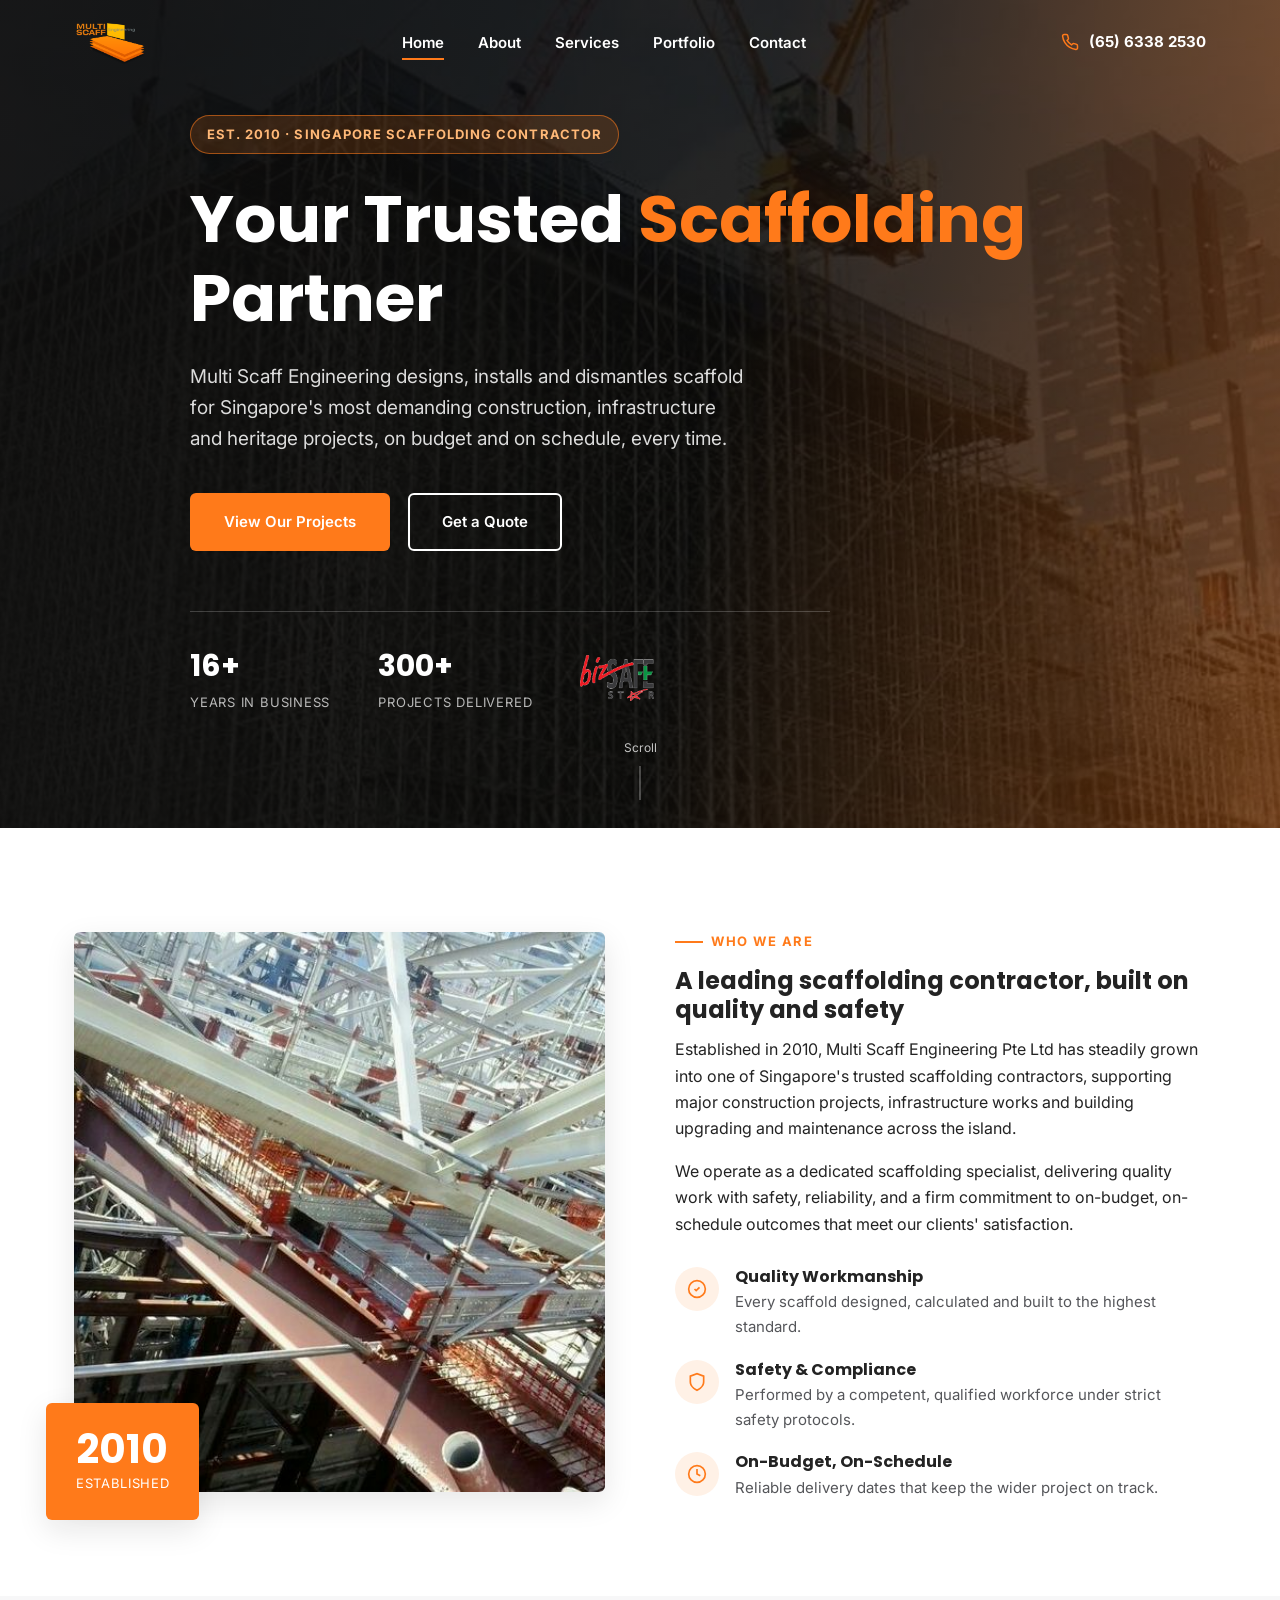
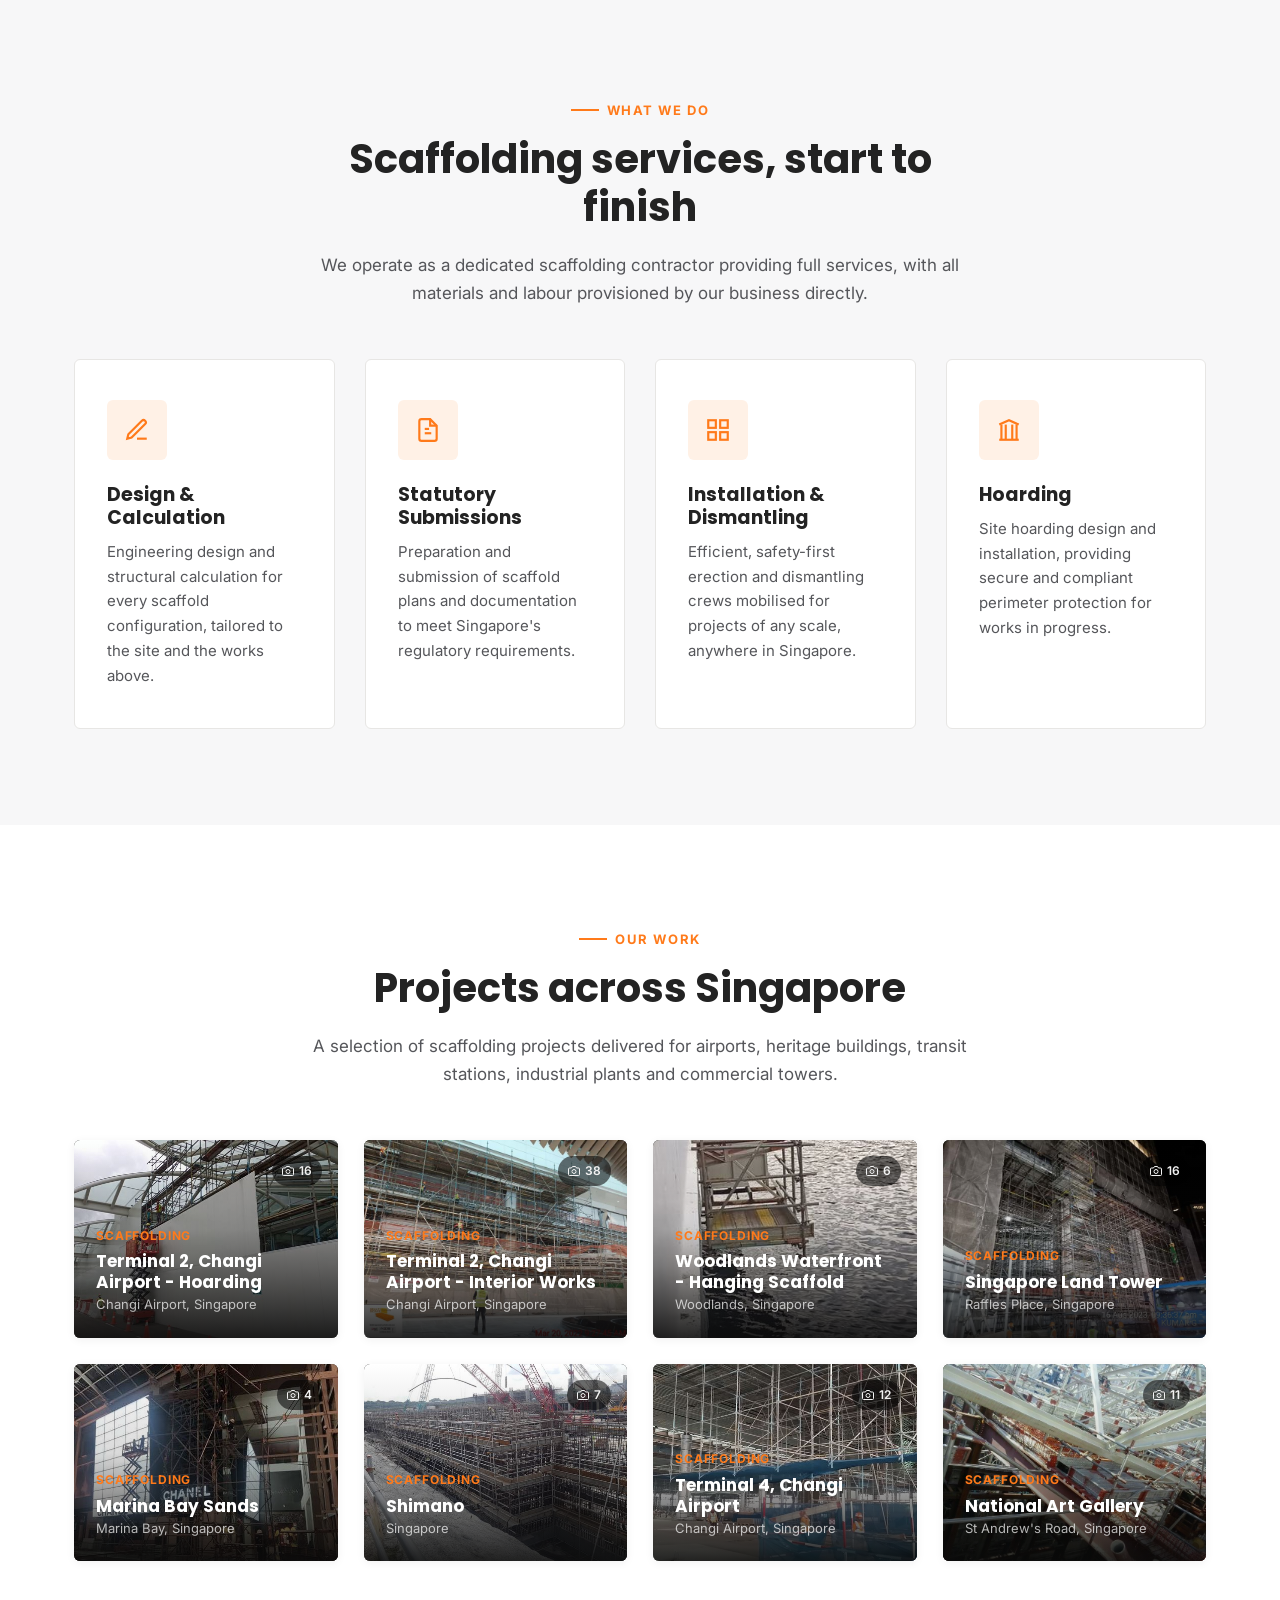
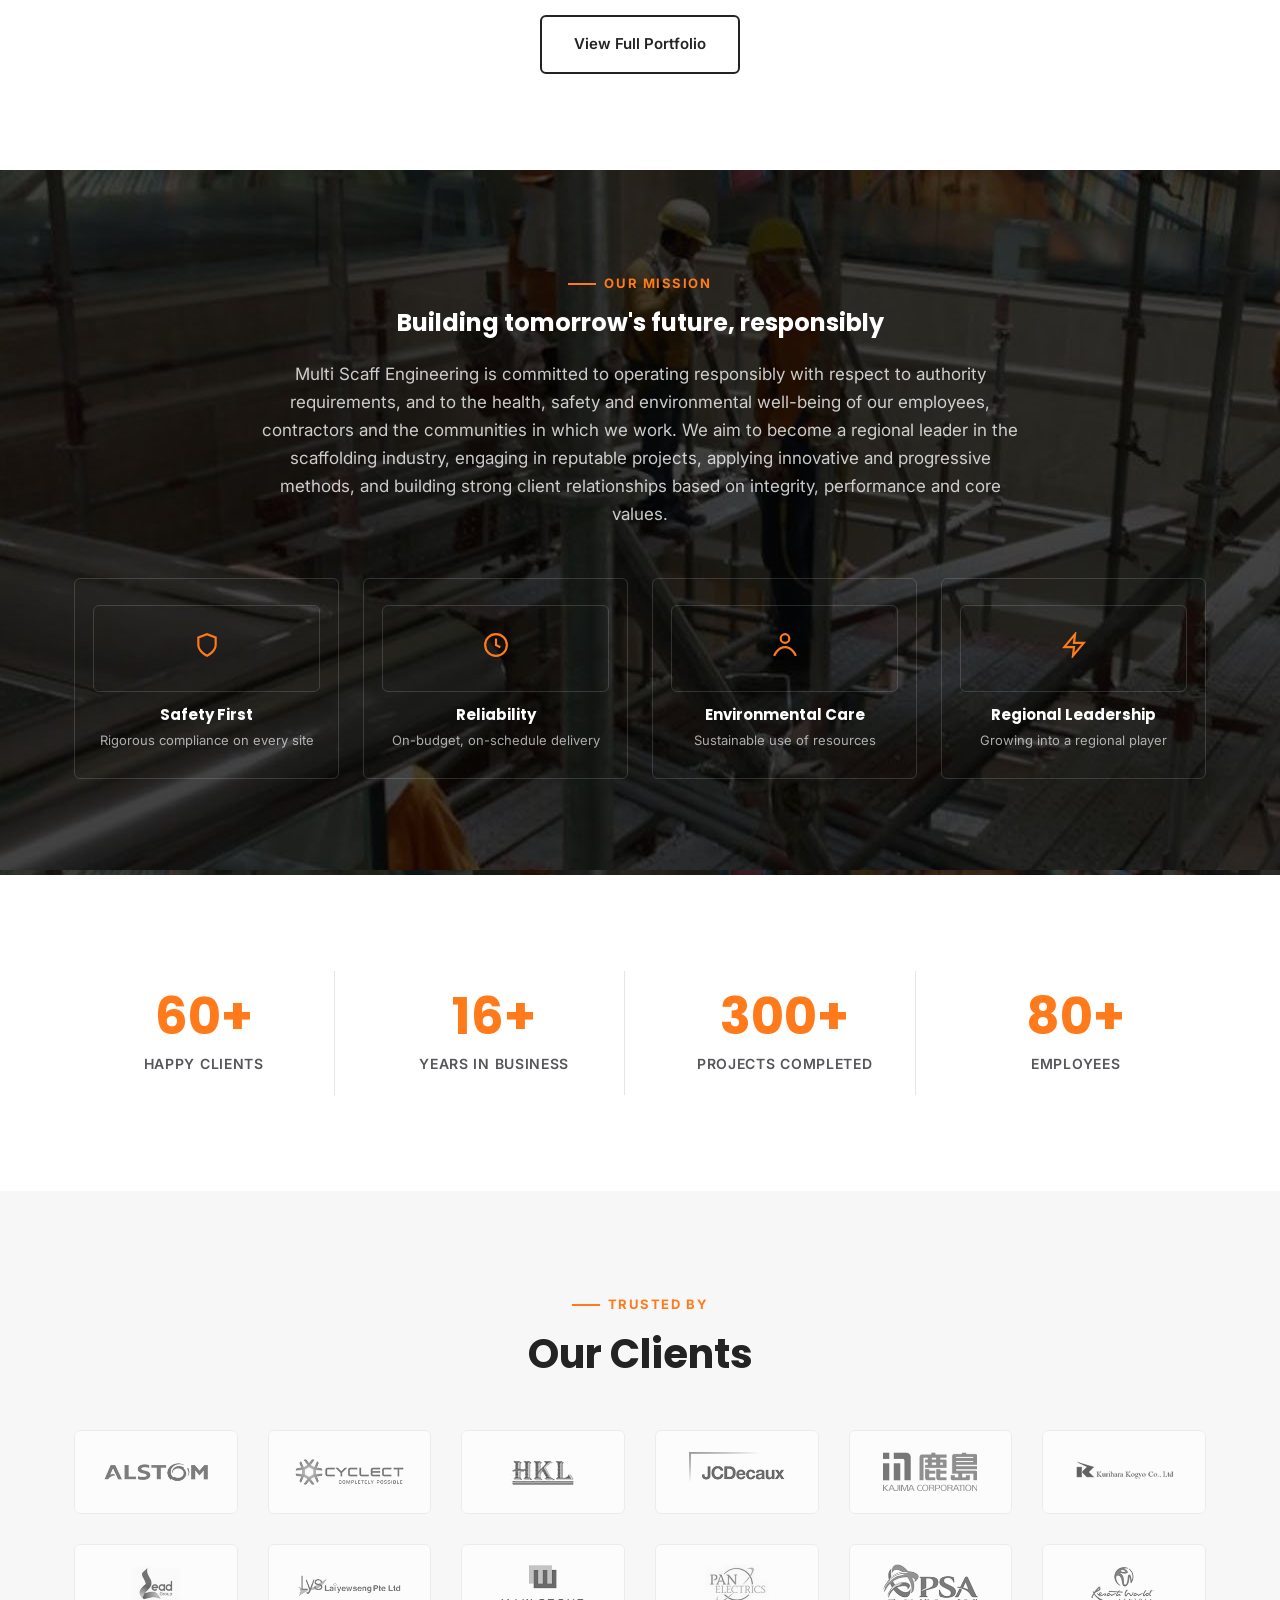
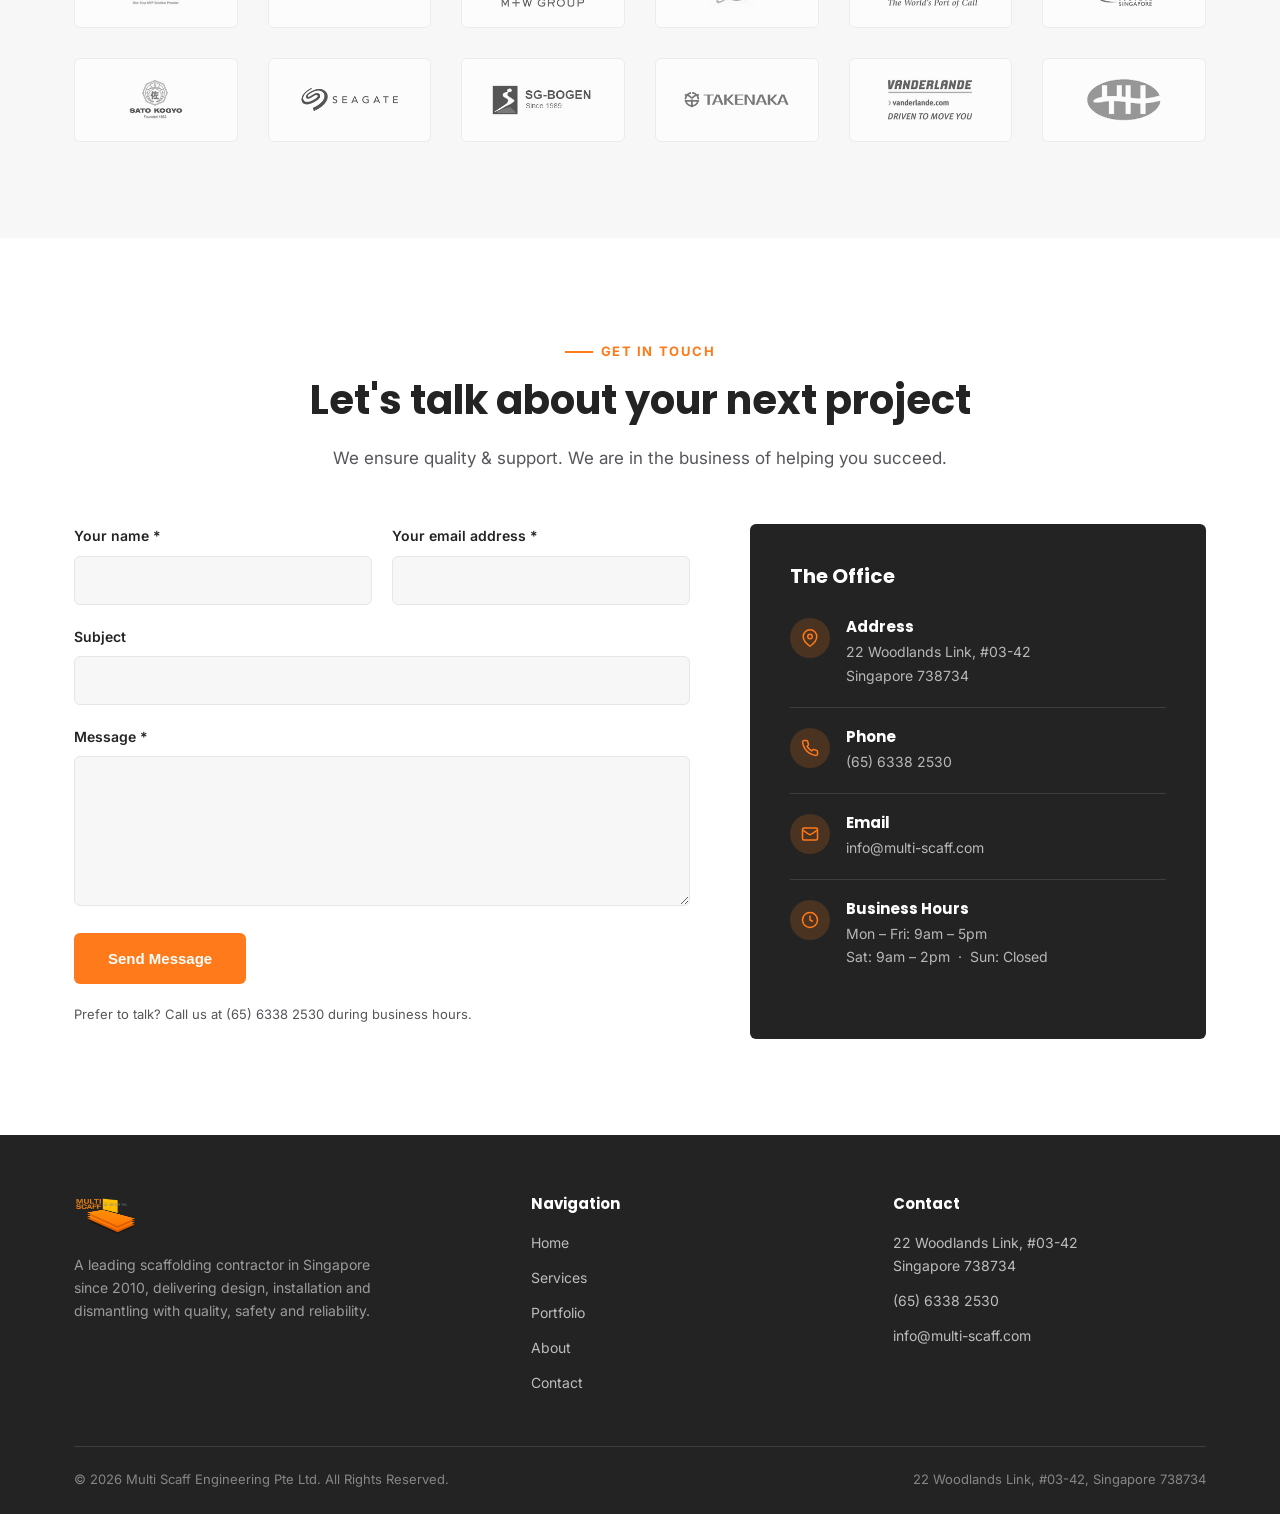
==== commit f83388eb: "Fix bizSAFE badge proportions/transparency, cache-bust assets - Remove the opaque white background b" ====
--- a/about/index.html
+++ b/about/index.html
@@ -25,7 +25,7 @@
 
 <link rel="preconnect" href="https://fonts.googleapis.com">
 <link href="https://fonts.googleapis.com/css2?family=Inter:wght@400;500;600;700&family=Poppins:wght@600;700&display=swap" rel="stylesheet">
-<link rel="stylesheet" href="/css/style.css">
+<link rel="stylesheet" href="/css/style.css?v=3">
 
 <!-- Structured data: LocalBusiness -->
 <script type="application/ld+json">
@@ -381,8 +381,8 @@
   <div class="gallery-modal-grid"></div>
 </div>
 
-<script src="/js/projects.js"></script>
-<script src="/js/main.js"></script>
+<script src="/js/projects.js?v=3"></script>
+<script src="/js/main.js?v=3"></script>
 <script>
   document.getElementById('clients-strip').innerHTML =
     Array.from({length: 18}, (_, i) => i + 1)
--- a/css/style.css
+++ b/css/style.css
@@ -235,9 +235,9 @@
 .hero-stats .num { font-family: var(--font-head); font-size: 30px; font-weight: 700; color: var(--white); }
 .hero-stats .lbl { font-size: 13px; color: rgba(255,255,255,.7); text-transform: uppercase; letter-spacing: .06em; }
 .hero-badge { display: flex; align-items: center; }
-.hero-badge img { height: 58px; width: auto; display: block; background: #fff; border-radius: 10px; padding: 6px 10px; }
+.hero-badge img { height: 46px; width: auto; display: block; }
 @media (max-width: 700px) {
-  .hero-badge img { height: 46px; padding: 5px 8px; }
+  .hero-badge img { height: 38px; }
 }
 .scroll-cue {
   position: absolute; bottom: 28px; left: 50%; transform: translateX(-50%);
